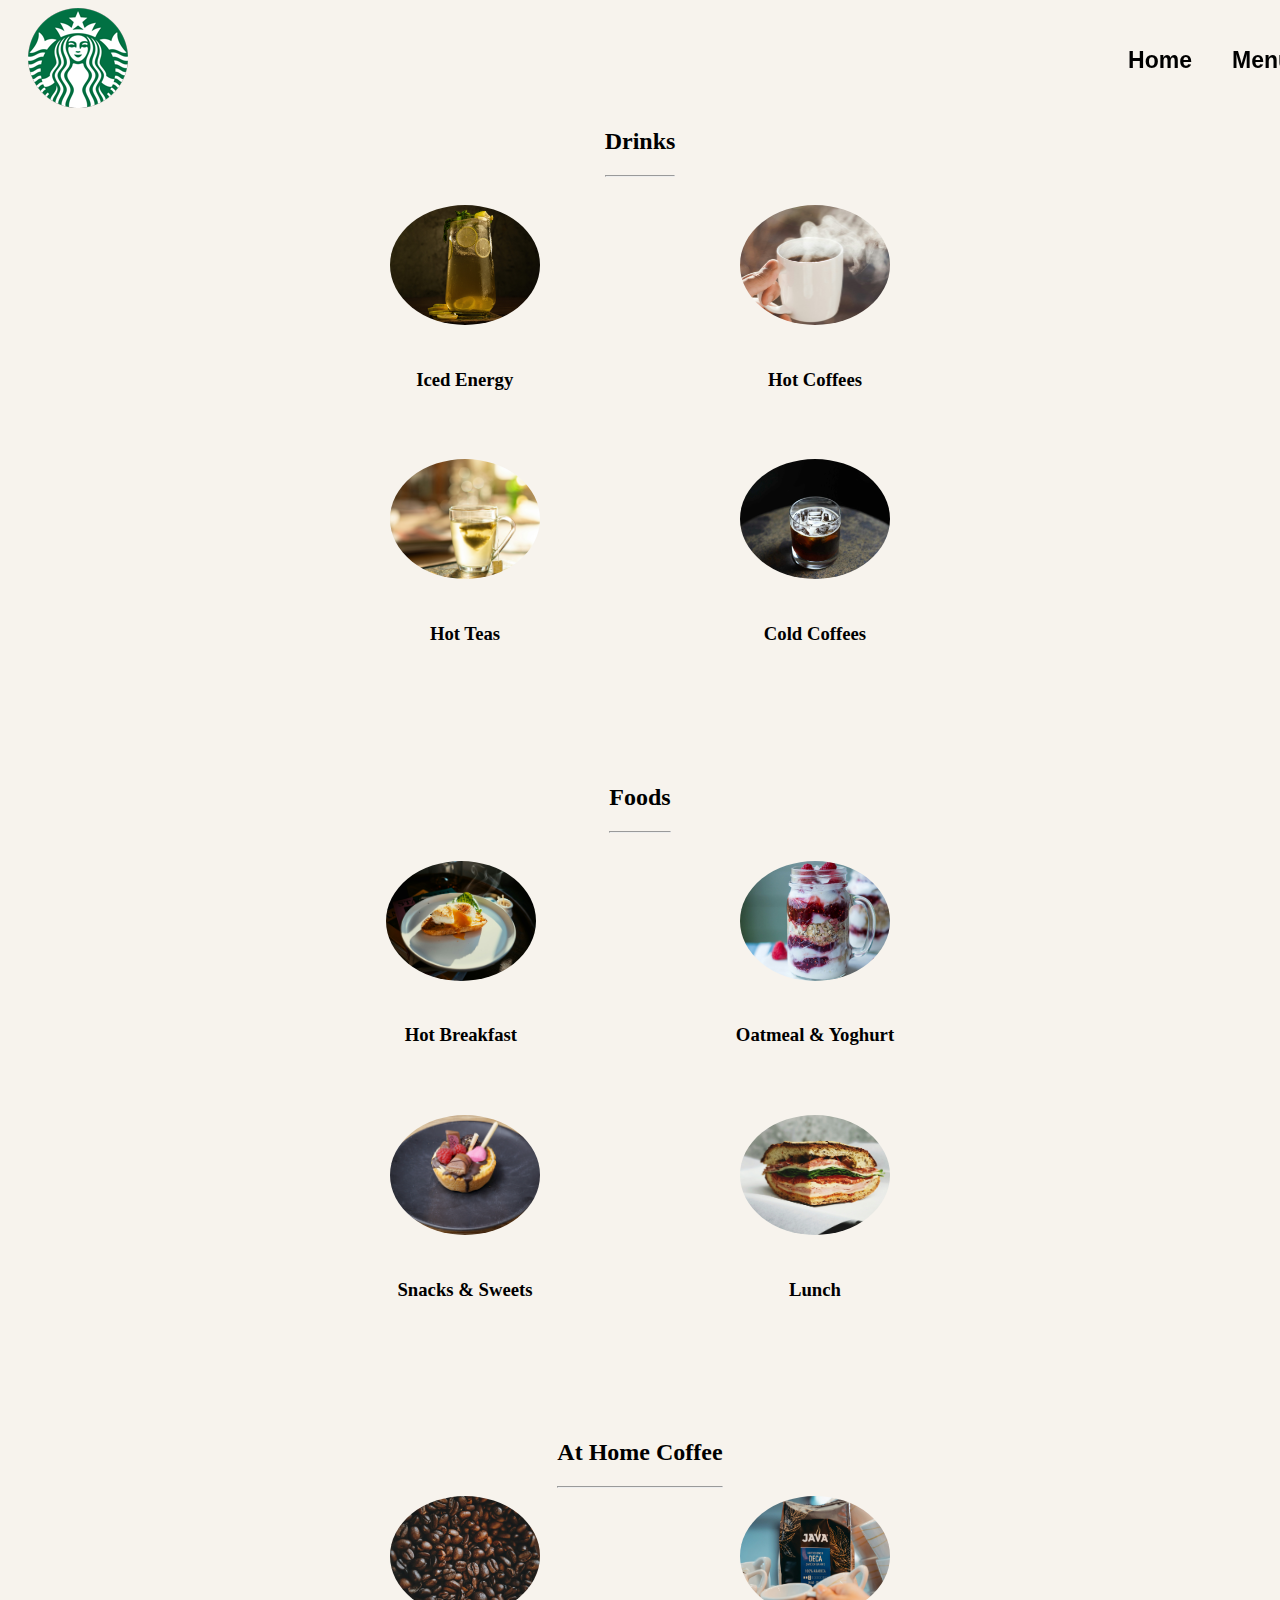
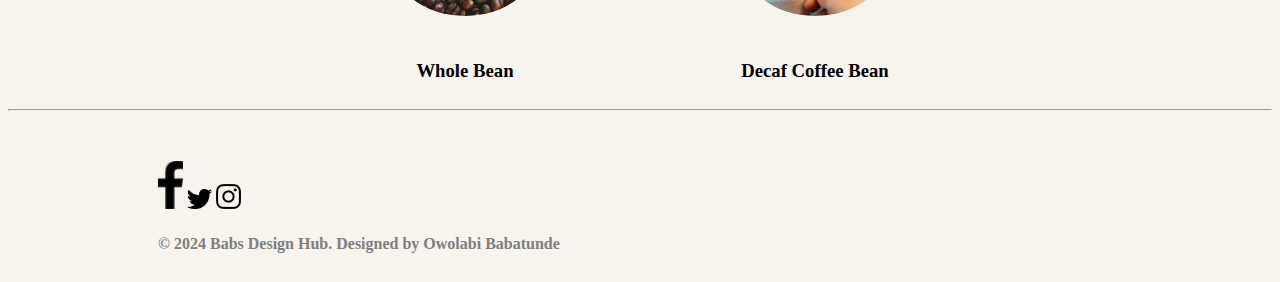
==== menu.html @ 979460ec "first commit" ====
<!DOCTYPE html>
<html lang="en">
<head>
    <meta charset="UTF-8">
    <meta name="viewport" content="width=device-width, initial-scale=1.0">

    <link rel="stylesheet" href="index.css">

    <link rel="shortcut icon" href="images/logo.png" type="image/x-icon">

    <title>Starbucks Coffee</title>
</head>
<body>
    <!-- Navigation Bar     -->
    <section>
                   
        <nav id="navBar-parent">
            <div id="starbucksLogo">
                <a href="#"><img src="images/logo.png" alt="logo"></a>
            </div>
                           
                <div id="navBar-child" class="navbar">
                    <a href="index.html">Home</a>
                
                    <a href="menu.html">Menu</a>
                
                    <a href="#">About</a>
               
                    <a href="#">Contact</a>
                    
                    <a href="signIn.html"> 
                        <button type="button" id="navBar-signIn">Sign In</button>
                    </a>

                    <a href="">
                        <button type="button" id="navBar-joinNow">Join Now</button>
                    </a>
                    
            
                    <a href="javascript:void(0);" class="icon" onclick="toggleMenu()">
                        &#9776; <!-- Hamburger icon -->
                    </a>
                </div> 
                                   
        </nav>
        
    </section>

<!-- Body for Drinks -->

<section id="menuBody-drinks">

    <div>
        <h2>Drinks</h2> <hr>
    </div>

    <div id="drinksParent">
        <div id="drinksChild1">
            <div id="drinksChild1-row1">
                <img src="images/iceteaCropped.jpg" id="drink1" alt="">
                <div>
                    <h3>Iced Energy</h3>
                </div>
            </div>
           
                <div id="drinksChild1-row1">
                    <img src="images/hotCoffeeCropped.jpg" id="drink1" alt="">
                    <div>
                        <h3>Hot Coffees</h3>
                    </div>
                </div>
        </div>

        <div id="drinksChild1">
            <div id="drinksChild1-row1">
                <img src="images/hotTeaCropped.jpg" id="drink1" alt="">
                <div>
                    <h3>Hot Teas</h3>
                </div>
            </div>
           
                <div id="drinksChild1-row1">
                    <img src="images/coldCoffeeCropped.jpg" id="drink1" alt="">
                    <div>
                        <h3>Cold Coffees</h3>
                    </div>
                </div>
        </div>
    </div>
        
   
</section>

<!-- Body for Foods -->
<section id="menuBody-drinks">

    <div>
        <h2>Foods</h2> <hr>
    </div>

    <div id="drinksParent">
        <div id="drinksChild1">
            <div id="drinksChild1-row1">
                <img src="images/hotBreakfastCropped.jpg" id="drink1" alt="">
                <div>
                    <h3>Hot Breakfast</h3>
                </div>
            </div>
           
                <div id="drinksChild1-row1">
                    <img src="images/oatmealCropped.jpg" id="drink1" alt="">
                    <div>
                        <h3>Oatmeal & Yoghurt</h3>
                    </div>
                </div>
        </div>

        <div id="drinksChild1">
            <div id="drinksChild1-row1">
                <img src="images/sweetsCropped.jpg" id="drink1" alt="">
                <div>
                    <h3>Snacks & Sweets</h3>
                </div>
            </div>
           
                <div id="drinksChild1-row1">
                    <img src="images/lunchCropped.jpg" id="drink1" alt="">
                    <div>
                        <h3>Lunch</h3>
                    </div>
                </div>
        </div>
    </div>
       
   
</section>

<!-- Body for At Home Coffee -->
<section id="menuBody-drinks">

    <div>
        <h2>At Home Coffee</h2> <hr>
    </div>

    <div>
        <div id="drinksChild1">
            <div id="drinksChild1-row1">
                <img src="images/wholeBeanCropped.jpg" id="drink1" alt="">
                <div>
                    <h3>Whole Bean</h3>
                </div>
            </div>
           
                <div id="drinksChild1-row1">
                    <img src="images/decafCropped.jpg" id="drink1" alt="">
                    <div>
                        <h3>Decaf Coffee Bean</h3>
                    </div>
                </div>
        </div>
    </div>
       
   
</section>

<!-- Footer -->

<footer>
    <hr>
    <div id="footerParent">

        <div id="footerChild1">
            <a href="" target="_blank"> <img src="images/facebook.png" id="socials" alt=""></a>
            <a href="" target="_blank"> <img src="images/twitter.png" id="socials" alt=""></a>
            <a href="" target="_blank"> <img src="images/instagram.png" id="socials" alt=""></a>
        </div>

        <div id="footerChild2">
            <h4> &copy; 2024 Babs Design Hub. Designed by Owolabi Babatunde</h4>
        </div>
    </div>
    
    
</footer>

<script src="index.js"></script>

</body>
</html>
---- index.css ----
body {
    min-width: 90vw;
    background-color: rgb(247, 243, 237);
    /* display: flex;
    flex-direction: column;
    align-items: center;
    justify-content: center; */
    overflow-x: hidden;
}

#navBar-parent {
    display: flex;
    flex-direction: row;
    align-items: center;
    justify-content: center;
    position: fixed;
}

#navBar-child:hover {
    color: green;
}

#starbucksLogo {
    padding-left: 20px;
    margin-right: 1000px;
}

#navBar-child {
    display: flex;
    /* flex-direction: row; */
    align-items: center;
    /* justify-content: space-between; */
    gap: 40px;
    font-family: Arial, Helvetica, sans-serif;
    font-size: larger;
    font-weight: bolder;
    text-decoration: none;
    color: black;
    overflow: hidden;
}

#navBar-child a {
    font-family: Arial, Helvetica, sans-serif;
    font-size: larger;
    font-weight: bold;
    text-decoration: none;
    color: black;
    transition: 0.3s ease;
}

#navBar-child a:hover {
    text-decoration: dashed;
    color: green;
}

#navBar-signIn {
    background-color: black;
    padding: 10px 20px;
    border-radius: 15px;
    color: white;
    letter-spacing: 2px;
    font-family: system-ui, -apple-system, BlinkMacSystemFont, 'Segoe UI', Roboto, Oxygen, Ubuntu, Cantarell, 'Open Sans', 'Helvetica Neue', sans-serif;
    transition: 1.0s ease;
    cursor: pointer;
}

#navBar-joinNow {
    padding: 10px 20px;
    border-radius: 15px;
    color: black;
    letter-spacing: 2px;
    font-family: system-ui, -apple-system, BlinkMacSystemFont, 'Segoe UI', Roboto, Oxygen, Ubuntu, Cantarell, 'Open Sans', 'Helvetica Neue', sans-serif;
    transition: 1.0s ease;
    cursor: pointer;
}

#navBar-signIn:hover {
    background-color: green;
    transition: 1.0s ease;
}

#navBar-joinNow:hover {
    color: white;
    background-color: green;
    transition: 1.0s ease;
}

.navbar.responsive a {
    display: block;
    width: 100%;
    text-align: left;
}

.icon {
    /* display: block;
    color: white;
    padding: 14px 20px;
    cursor: pointer; */
    display: none;
}

.navbar-scrolled {
    background-color: rgb(174, 169, 169);
    box-shadow: 0px 3px 10px rgb(169, 169, 169, 0.15) ;
    border-radius: 20px;
}

#body-parent {
    display: flex;
    flex-direction: row;
    padding: 100px 150px 0px 150px;
}

#body-child1 h2 {
    font-size: 5rem;
    font-family: system-ui, -apple-system, BlinkMacSystemFont, 'Segoe UI', Roboto, Oxygen, Ubuntu, Cantarell, 'Open Sans', 'Helvetica Neue', sans-serif;
    letter-spacing: 3px;
}

#body-child1 b {
    color: green;
    font-weight: bolder;
}

#body-child1 p {
    padding-right: 550px;
    font-size: 1.5rem;
    margin-top: -25px;
}

#body-child1 button {
    background-color: black;
    padding: 10px;
    border-radius: 15px;
    color: white;
    letter-spacing: 2px;
    font-family: system-ui, -apple-system, BlinkMacSystemFont, 'Segoe UI', Roboto, Oxygen, Ubuntu, Cantarell, 'Open Sans', 'Helvetica Neue', sans-serif;
    transition: 1.0s ease;
}

#body-child1 button:hover {
    cursor: pointer;
    background-color: green;
    transition: 1.0s ease;
}

#body-child2 {
   background-color: green;
   border-radius: 7000px 0px 0px 0px;
   background-size: auto;
}

#thumbnail {
    display: flex;
    flex-direction: row;
    align-items: center;
    justify-content: center;
    gap: 15px;
}

#thumbnail1:hover {
    transform: scale(1.1);
    transition: 0.5s ease;
}

#footerParent {
    display: flex;
    flex-direction: column;
    margin-top: 50px;
    margin-left: 150px;
}

#footerChild1 {
    gap: 10px;
    justify-content: space-evenly;
}

#footerChild1 a:hover {
    transform: scale(1.1);
}

#footerChild2 {
    color: grey;
}

#socials {
    width: 25px;
    height: auto;
}

@media (max-width: 767px) {
    body {
        min-width: 100vw;
        background-color: rgb(247, 243, 237);
        /* display: flex;
        flex-direction: column;
        align-items: center;
        justify-content: center; */
        overflow-x: hidden;
    }

    #navBar-parent {
        /* display: flex;
        flex-direction: row;
        align-items: flex-start;
        justify-content: center; */
        gap: 50px;
    }

    #navBar-child {
        display: flex;
        flex-direction: column;
        justify-content: space-between;
        gap: 10px;
        /* width: 100%;
        font-family: Arial, Helvetica, sans-serif;
        font-size: larger;
        font-weight: bolder;
        text-decoration: none;
        color: black; */
    }

    #starbucksLogo {
        padding-left: 20px;
        margin-right: 100px;
    }

    .navbar a {
        display: none;
    }

    .navbar a.icon {
        float: right;
        display: block;
        padding: 14px 20px;
        color: white;
        cursor: pointer;
    }


/* Active class to display links */
.navbar.responsive {
    flex-direction: column;
    display: block;
    /* width: 100vw; */
}

.navbar.responsive a {
    display: block;
    text-align: left;
    width: 100%;
} 

    #body-parent {
        display: flex;
        flex-direction: row;
        align-items: center;
        justify-content: center;
        padding: 100px 10px;

    }
    
    #body-child1 h2 {
        font-size: 2.0rem;
        font-family: system-ui, -apple-system, BlinkMacSystemFont, 'Segoe UI', Roboto, Oxygen, Ubuntu, Cantarell, 'Open Sans', 'Helvetica Neue', sans-serif;
        letter-spacing: 3px;
    }
    
    #body-child1 b {
        color: green;
        font-weight: bolder;
    }
    
    #body-child1 p {
        font-size: 1.0rem;
        margin-top: -5px;
        padding-right: 40px;

    }
    
    #body-child1 button {
        background-color: black;
        padding: 10px;
        border-radius: 15px;
        color: white;
        letter-spacing: 2px;
        font-family: system-ui, -apple-system, BlinkMacSystemFont, 'Segoe UI', Roboto, Oxygen, Ubuntu, Cantarell, 'Open Sans', 'Helvetica Neue', sans-serif;
        transition: 1.0s ease;
    }
    
    #body-child1 button:hover {
        cursor: pointer;
        background-color: green;
        transition: 1.0s ease;
    }

    #body-child2 {
        background-color: green;
        border-radius: 4500px 0px 0px 0px;
        background-size: auto;
     }

    #bodyPic {
        height: 200px;
        width: auto;
    } 

    #footerParent {
        display: flex;
        flex-direction: column;
        align-items: flex-start;
        justify-content: left;
        margin-top: 50px;
        margin-left: 10px;
    }
}

@media (min-width: 768px) and 
        (max-width: 1023px) {
            #navBar-parent {
                display: flex;
                flex-direction: row;
                align-items: center;
                justify-content: center;
                gap: 50px;
            }
        }

/* Menu Page */

#menuBody-drinks{
    display: flex;
    flex-direction: column;
    align-items: center;
    justify-content: center;
    padding-top: 100px;

}

#drinksParent {
    display: flex;
    flex-direction: column;
    align-items: center;
    justify-content: center;
    gap: 50px;
    padding-top: 20px;
}

#drinksChild1 {
    display: flex;
    flex-direction: row;
    align-items: flex-start;
    justify-content: left;
    gap: 200px;
}

#drinksChild1-row1 {
    display: flex;
    flex-direction: column;
    align-items: center;
    justify-content: center;
    gap: 25px;
}

#drink1 {
    width: auto;
    height: 120px;
    border-radius: 100%;
    text-align: center;
}

@media (max-width: 767px) {
    #drinksChild1 {
        display: flex;
        flex-direction: column;
        align-items: flex-start;
        justify-content: left;
        gap: 20px;
        margin-top: 20px;
    }

    #drinksChild1-row1 {
        display: flex;
        flex-direction: column;
        align-items: center;
        justify-content: center;
        gap: 20px;
    }

    #drinksParent {
        display: flex;
        flex-direction: row;
        align-items: center;
        justify-content: center;
        /* gap: 50px;
        padding-top: 20px; */
    }
}

/* Sign In Form */

#signInPage {
    display: flex;
    flex-direction: column;
    align-items: center;
    justify-content: center;
}
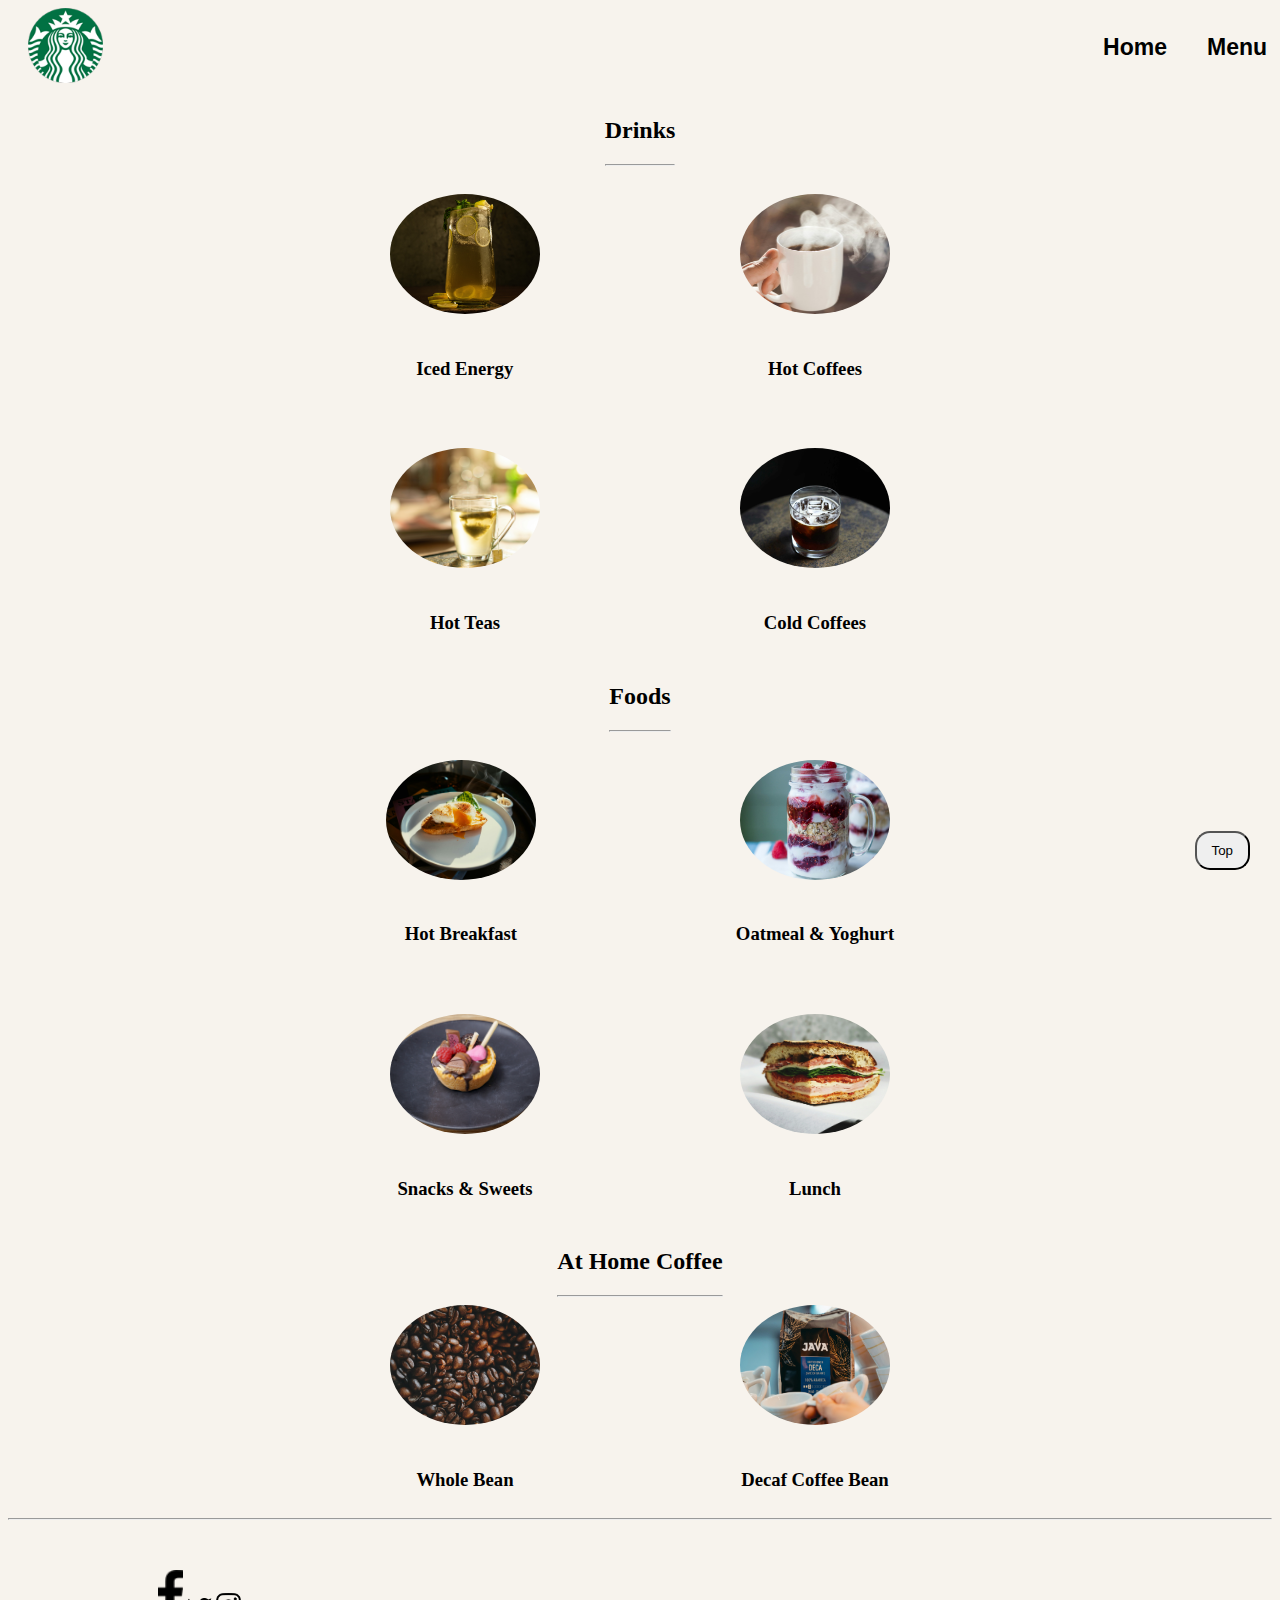
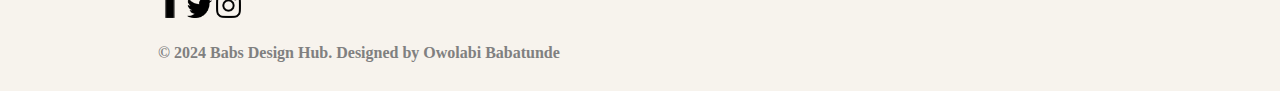
==== commit d3989922: "sign in page" ====
--- a/menu.html
+++ b/menu.html
@@ -16,7 +16,7 @@
                    
         <nav id="navBar-parent">
             <div id="starbucksLogo">
-                <a href="#"><img src="images/logo.png" alt="logo"></a>
+                <a href="index.html"><img src="images/logo.png" class="logoSize" alt="logo"></a>
             </div>
                            
                 <div id="navBar-child" class="navbar">
@@ -163,6 +163,15 @@
    
 </section>
 
+<!-- Back To Top -->
+<section>
+    <div>
+        <button id="backToTop" onclick="scrollToTop()">
+            Top
+        </button>
+    </div>
+</section>
+
 <!-- Footer -->
 
 <footer>
--- a/index.css
+++ b/index.css
@@ -13,7 +13,7 @@
     flex-direction: row;
     align-items: center;
     justify-content: center;
-    position: fixed;
+    
 }
 
 #navBar-child:hover {
@@ -23,6 +23,11 @@
 #starbucksLogo {
     padding-left: 20px;
     margin-right: 1000px;
+}
+
+.logoSize {
+    width: 75px;
+    height: auto;
 }
 
 #navBar-child {
@@ -92,23 +97,23 @@
 }
 
 .icon {
-    /* display: block;
-    color: white;
+    display: block;
+   /* color: white;
     padding: 14px 20px;
     cursor: pointer; */
     display: none;
 }
 
-.navbar-scrolled {
+/* .navbar-scrolled {
     background-color: rgb(174, 169, 169);
     box-shadow: 0px 3px 10px rgb(169, 169, 169, 0.15) ;
     border-radius: 20px;
-}
+} */
 
 #body-parent {
     display: flex;
     flex-direction: row;
-    padding: 100px 150px 0px 150px;
+    padding: 10px 150px 0px 150px;
 }
 
 #body-child1 h2 {
@@ -186,6 +191,16 @@
 #socials {
     width: 25px;
     height: auto;
+}
+
+#backToTop {
+    /* display: none; */
+    position: fixed;
+    bottom: 30px;
+    right: 30px;
+    cursor: pointer;
+    padding: 10px 15px;
+    border-radius: 15px;
 }
 
 @media (max-width: 767px) {
@@ -221,8 +236,13 @@
     }
 
     #starbucksLogo {
-        padding-left: 20px;
-        margin-right: 100px;
+        /* padding-left: 20px; */
+        margin-right: 150px;
+    }
+
+    .logoSize {
+        width: 60px;
+        height: auto;
     }
 
     .navbar a {
@@ -256,7 +276,7 @@
         flex-direction: row;
         align-items: center;
         justify-content: center;
-        padding: 100px 10px;
+        padding: 10px 10px;
 
     }
     
@@ -312,6 +332,17 @@
         justify-content: left;
         margin-top: 50px;
         margin-left: 10px;
+    }
+
+    #backToTop {
+        /* display: none; */
+        position: fixed;
+        bottom: 30px;
+        right: 30px;
+        cursor: pointer;
+        padding: 5px 8px;
+        border-radius: 8px;
+        opacity: 0.7;
     }
 }
 
@@ -333,8 +364,7 @@
     flex-direction: column;
     align-items: center;
     justify-content: center;
-    padding-top: 100px;
-
+    padding-top: 10px;
 }
 
 #drinksParent {
@@ -400,8 +430,43 @@
 /* Sign In Form */
 
 #signInPage {
-    display: flex;
-    flex-direction: column;
-    align-items: center;
-    justify-content: center;
-}
+    position: absolute;
+    top: 50%;
+    left: 50%;
+    transform: translate(-50%, -50%);
+    background-color: rgb(204, 197, 197);
+    padding: 30px;
+    border-radius: 10px;
+    box-shadow: 0 4px 8px rgba(0, 0, 0, 0.2);
+    /* z-index: 10; */
+    z-index: 999;
+    text-align: center;
+}
+
+#formPage {
+    display: flex;
+    flex-direction: column;
+    gap: 20px;
+}
+
+#inputDetails {
+    display: flex;
+    flex-direction: column;
+    gap: 5px;
+}
+
+#usernameBox {
+    width: 250px;
+    height: 25px;
+    border-radius: 15px;
+
+}
+
+@media (max-width: 768px) {
+    #signInPage {
+        display: flex;
+        flex-direction: column;
+        align-items: center;
+        justify-content: center;
+    }
+}
